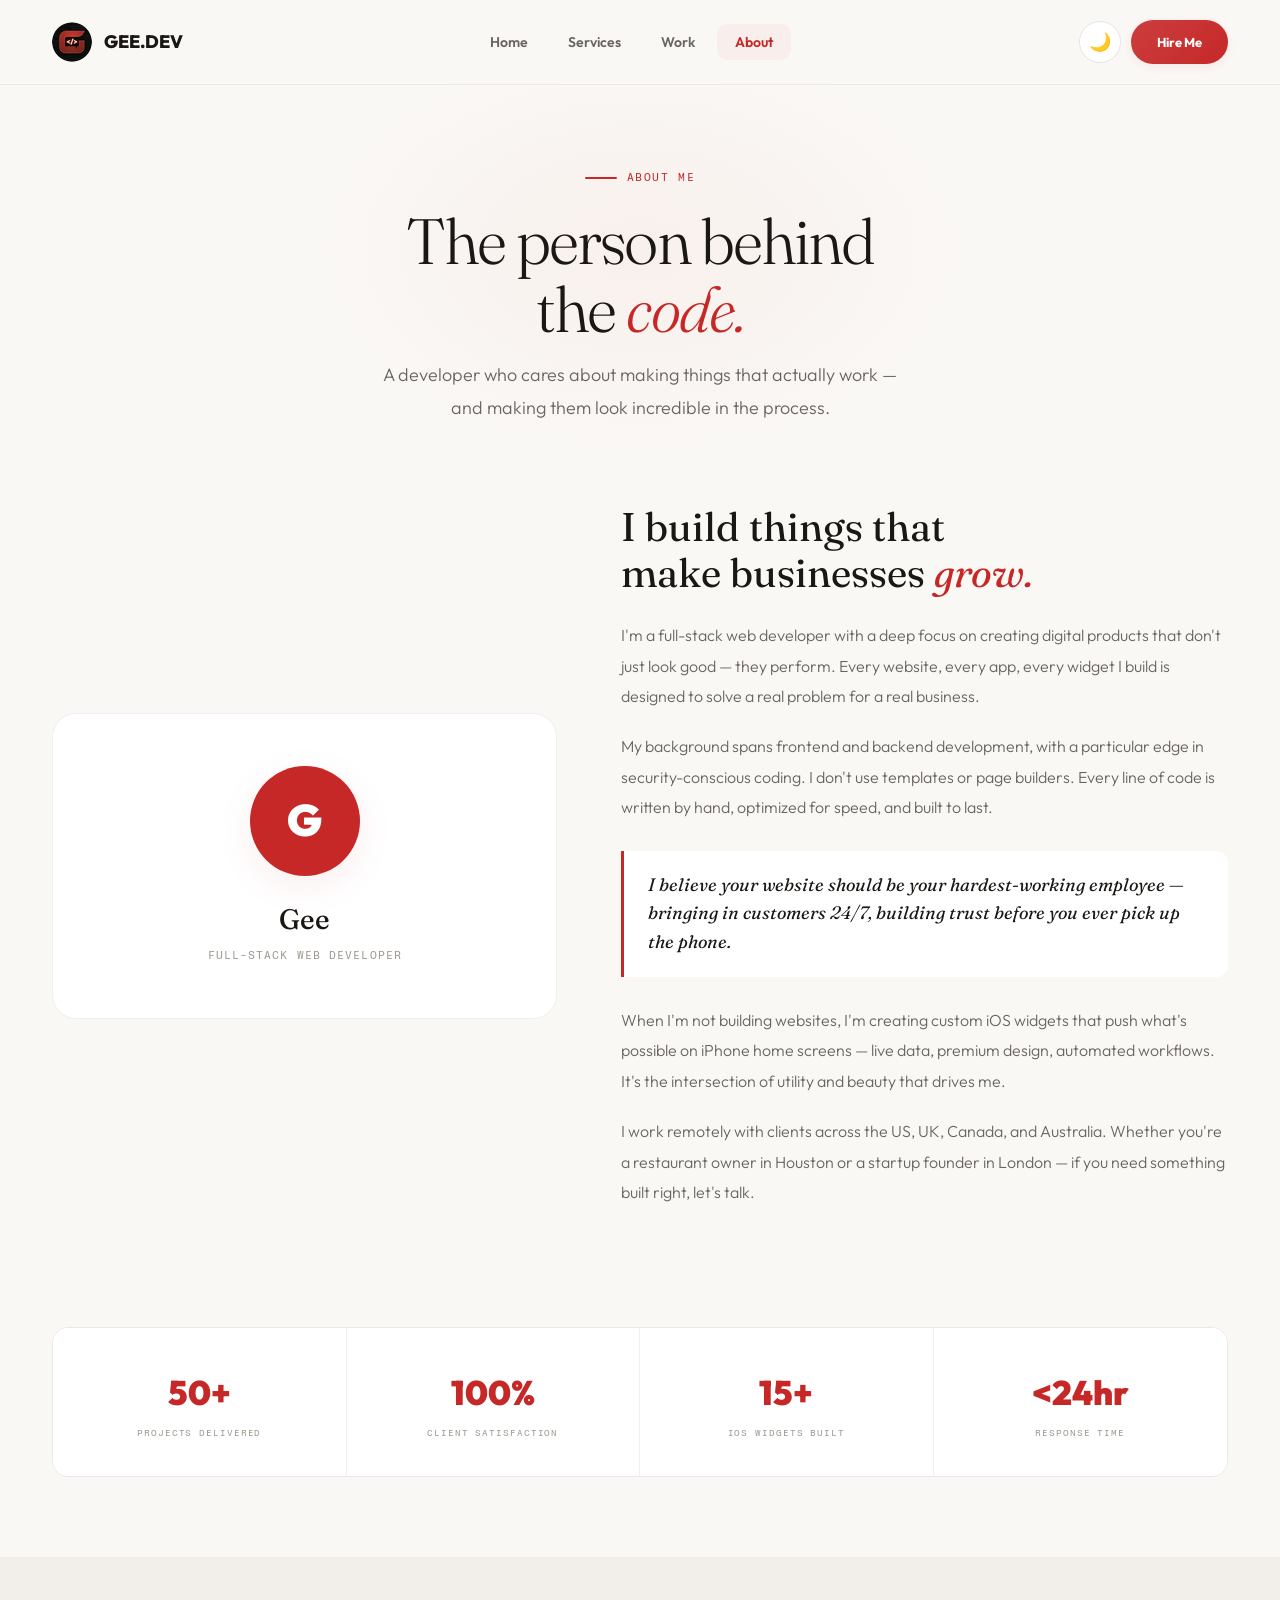
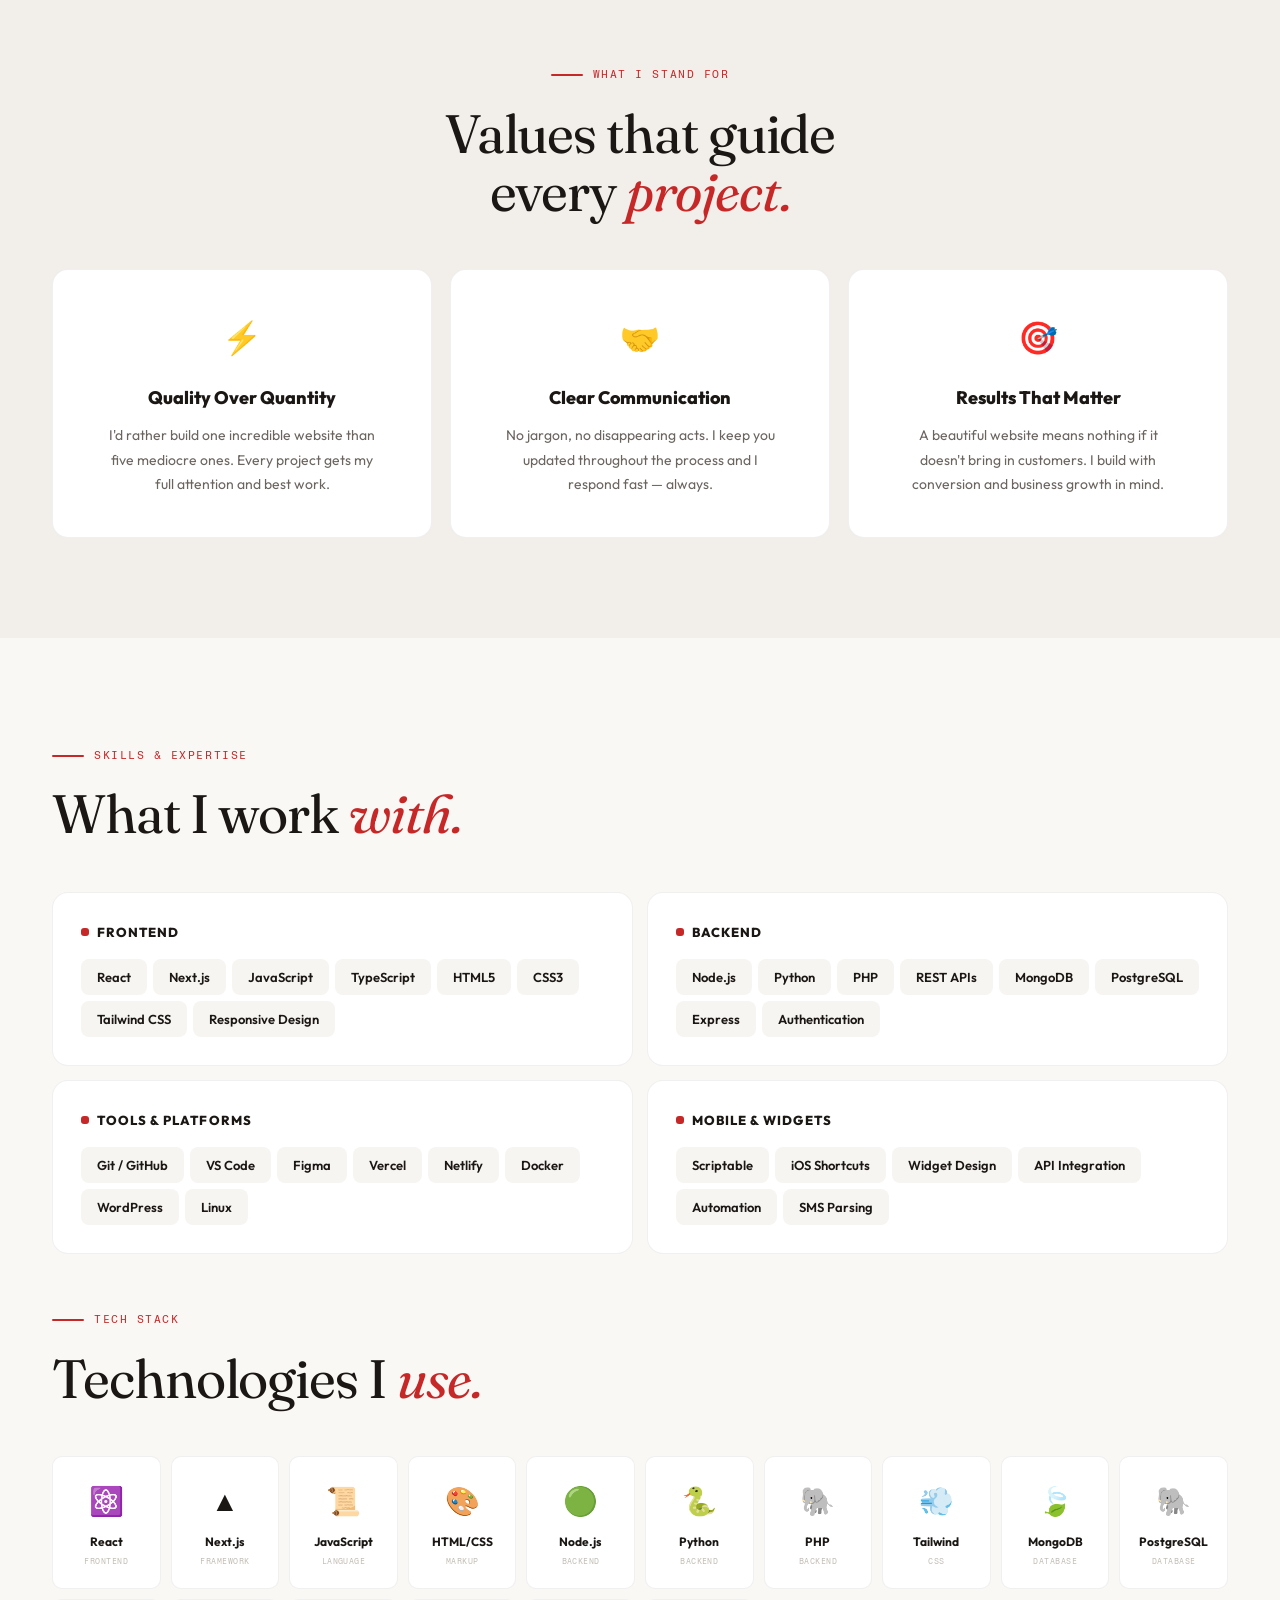
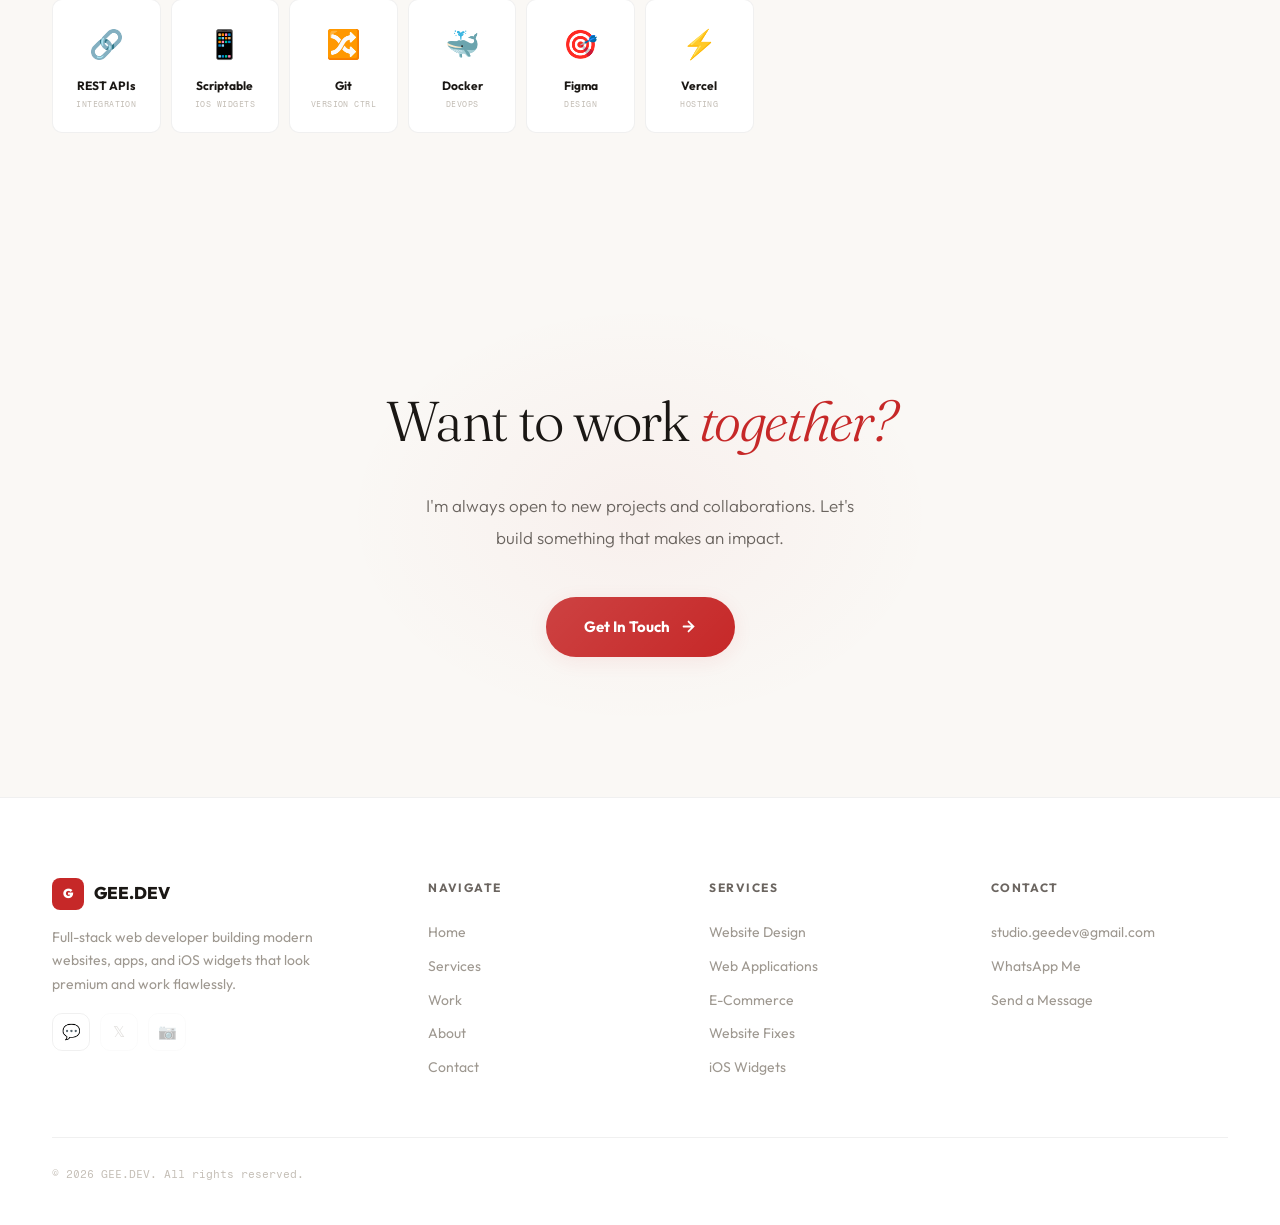
==== about.html @ 81fd11f3 "nav-plus +" ====
<!DOCTYPE html>
<html lang="en">
<head>
<meta charset="UTF-8">
<meta name="viewport" content="width=device-width, initial-scale=1.0">
<title>About - GEE.DEV</title>
<link rel="preconnect" href="https://fonts.googleapis.com">
<link rel="preconnect" href="https://fonts.gstatic.com" crossorigin>
<link href="https://fonts.googleapis.com/css2?family=Fraunces:ital,opsz,wght@0,9..144,300;0,9..144,400;0,9..144,500;0,9..144,600;0,9..144,700;1,9..144,300;1,9..144,400;1,9..144,500&family=Outfit:wght@200;300;400;500;600;700;800;900&family=Fragment+Mono:wght@400&display=swap" rel="stylesheet">
<link rel="stylesheet" href="nav-plus.css">


<style>
*,*::before,*::after{margin:0;padding:0;box-sizing:border-box}
:root{
--bg:#faf8f5;--bg2:#f2eeea;--surface:#fff;--surface2:#f7f5f2;--surface3:#ede9e4;
--accent:#c62828;--accent2:#b71c1c;--accent-b:#e53935;
--accent-dim:rgba(198,40,40,.04);--accent-mid:rgba(198,40,40,.1);--accent-glow:rgba(198,40,40,.08);
--warm:#c4956a;--warm-dim:rgba(196,149,106,.06);--warm-mid:rgba(196,149,106,.12);
--mint:#2e7d32;--mint-dim:rgba(46,125,50,.05);
--amber:#ef6c00;--amber-dim:rgba(239,108,0,.05);
--text:#1a1714;--text2:#6b6560;--text3:#9e9890;--text4:#c4beb6;
--border:rgba(0,0,0,.06);--border2:rgba(0,0,0,.1);--border3:rgba(0,0,0,.15);--border-h:rgba(198,40,40,.18);
--shadow-sm:0 2px 8px rgba(0,0,0,.04);--shadow-md:0 8px 24px rgba(0,0,0,.06);--shadow-lg:0 20px 48px rgba(0,0,0,.08);
--nav-bg:rgba(250,248,245,.92);
--fd:'Fraunces',serif;--fb:'Outfit',sans-serif;--fm:'Fragment Mono',monospace;
--r:16px;--rx:24px;--ease:cubic-bezier(.23,1,.32,1);
}
[data-theme="dark"]{
--bg:#0e0d10;--bg2:#141318;--surface:#18171e;--surface2:#1e1d26;--surface3:#26252e;
--accent:#ef5350;--accent2:#e53935;--accent-b:#ff6b6b;
--accent-dim:rgba(239,83,80,.05);--accent-mid:rgba(239,83,80,.12);--accent-glow:rgba(239,83,80,.1);
--text:#e8e4e0;--text2:#8a8680;--text3:#5a5650;--text4:#3a3630;
--border:rgba(255,255,255,.05);--border2:rgba(255,255,255,.08);--border3:rgba(255,255,255,.12);--border-h:rgba(239,83,80,.2);
--shadow-sm:0 2px 8px rgba(0,0,0,.15);--shadow-md:0 8px 24px rgba(0,0,0,.2);--shadow-lg:0 20px 48px rgba(0,0,0,.25);
--nav-bg:rgba(14,13,16,.92);
}
html{scroll-behavior:smooth}body{background:var(--bg);color:var(--text);font-family:var(--fb);font-size:16px;line-height:1.7;overflow-x:hidden;-webkit-font-smoothing:antialiased;transition:background .5s,color .4s}::selection{background:var(--accent);color:#fff}a{color:inherit;text-decoration:none}.container{max-width:1280px;margin:0 auto;padding:0 52px}
.nav{position:fixed;top:0;left:0;right:0;z-index:1000;padding:20px 0;background:var(--nav-bg);backdrop-filter:blur(24px);-webkit-backdrop-filter:blur(24px);border-bottom:1px solid var(--border);transition:padding .4s,box-shadow .3s}.nav.scrolled{padding:12px 0;box-shadow:var(--shadow-sm)}.nav-inner{max-width:1280px;margin:0 auto;padding:0 52px;display:flex;align-items:center;justify-content:space-between}.nav-logo{display:flex;align-items:center;gap:12px}.nav-logo-icon{width:40px;height:40px;border-radius:10px;background:var(--accent);display:flex;align-items:center;justify-content:center;font-weight:900;font-size:17px;color:#fff;box-shadow:0 4px 16px var(--accent-glow);transition:transform .4s;position:relative;overflow:hidden}.nav-logo-icon::after{content:'';position:absolute;inset:0;background:linear-gradient(135deg,rgba(255,255,255,.15),transparent)}.nav-logo:hover .nav-logo-icon{transform:rotate(-6deg) scale(1.08)}.nav-logo-text{font-weight:800;font-size:18px}.nav-links{display:flex;gap:4px;list-style:none}.nav-links a{font-size:14px;font-weight:600;color:var(--text2);padding:9px 18px;border-radius:10px;transition:all .3s}.nav-links a:hover{color:var(--text);background:var(--accent-dim)}.nav-links a.active{color:var(--accent);background:var(--accent-dim)}.nav-right{display:flex;align-items:center;gap:10px}.nav-hire{padding:11px 26px;background:var(--accent);color:#fff;border-radius:100px;font-weight:700;font-size:13px;transition:all .4s;box-shadow:0 3px 12px var(--accent-glow);position:relative;overflow:hidden}.nav-hire::before{content:'';position:absolute;inset:0;background:linear-gradient(135deg,rgba(255,255,255,.1),transparent)}.nav-hire:hover{background:var(--accent2);transform:translateY(-1px)}.theme-btn{width:42px;height:42px;border-radius:50%;border:1px solid var(--border2);background:var(--surface);display:flex;align-items:center;justify-content:center;cursor:pointer;transition:all .3s;font-size:18px}.theme-btn:hover{border-color:var(--accent-mid);transform:scale(1.08)}.hamburger{display:none;width:42px;height:42px;border-radius:10px;border:1px solid var(--border2);background:var(--surface);align-items:center;justify-content:center;cursor:pointer;flex-direction:column;gap:5px;padding:12px}.hamburger span{display:block;width:100%;height:2px;background:var(--text);border-radius:2px}

/* PAGE */
.page-hero{padding:160px 0 80px;text-align:center;position:relative}
.page-hero::before{content:'';position:absolute;top:0;left:50%;transform:translateX(-50%);width:800px;height:500px;background:radial-gradient(ellipse,var(--accent-dim),transparent 60%);pointer-events:none}
.ph-tag{display:inline-flex;align-items:center;gap:10px;font-family:var(--fm);font-size:11px;color:var(--accent);letter-spacing:.14em;text-transform:uppercase;margin-bottom:20px;position:relative}.ph-tag::before{content:'';width:32px;height:2px;background:var(--accent);border-radius:2px}
.ph-title{font-family:var(--fd);font-size:clamp(40px,5.5vw,64px);font-weight:300;line-height:1.05;letter-spacing:-.03em;margin-bottom:16px;position:relative}.ph-title em{font-style:italic;color:var(--accent)}
.ph-sub{font-size:18px;color:var(--text2);max-width:520px;margin:0 auto;line-height:1.85;font-weight:300;position:relative}

/* STORY */
.story-grid{display:grid;grid-template-columns:1fr 1.2fr;gap:64px;align-items:center}
.story-visual{background:var(--surface);border:1px solid var(--border);border-radius:var(--rx);padding:52px;text-align:center;transition:all .4s}
.story-avatar{width:110px;height:110px;border-radius:50%;background:var(--accent);display:flex;align-items:center;justify-content:center;font-size:44px;font-weight:900;color:#fff;margin:0 auto 20px;box-shadow:0 10px 36px var(--accent-glow)}
.story-name{font-family:var(--fd);font-size:28px;font-weight:500;margin-bottom:4px}
.story-role{font-family:var(--fm);font-size:11px;color:var(--text3);letter-spacing:.1em;text-transform:uppercase}
.story-content h2{font-family:var(--fd);font-size:clamp(28px,3.5vw,40px);font-weight:400;line-height:1.15;margin-bottom:24px}
.story-content h2 em{font-style:italic;color:var(--accent)}
.story-text{font-size:16px;color:var(--text2);line-height:1.9;margin-bottom:20px;font-weight:300}
.story-hl{background:var(--surface);border-left:3px solid var(--accent);padding:20px 24px;border-radius:0 12px 12px 0;margin:28px 0;font-family:var(--fd);font-size:18px;font-style:italic;line-height:1.6;transition:background .4s}

/* STATS */
.stats-grid{display:grid;grid-template-columns:repeat(4,1fr);gap:0;border-radius:var(--r);overflow:hidden;border:1px solid var(--border);transition:border-color .4s}
.stat{padding:36px 20px;background:var(--surface);text-align:center;border-right:1px solid var(--border);transition:all .4s}.stat:last-child{border-right:none}.stat:hover{background:var(--surface2)}
.stat-val{font-size:34px;font-weight:900;color:var(--accent);margin-bottom:3px}
.stat-lbl{font-family:var(--fm);font-size:9px;color:var(--text3);letter-spacing:.1em;text-transform:uppercase}

/* VALUES */
.values-grid{display:grid;grid-template-columns:repeat(3,1fr);gap:18px}
.val-card{background:var(--surface);border:1px solid var(--border);border-radius:var(--r);padding:40px 30px;text-align:center;transition:all .5s var(--ease)}
.val-card:hover{border-color:var(--border-h);transform:translateY(-4px);box-shadow:var(--shadow-lg)}
.val-icon{font-size:32px;margin-bottom:18px}
.val-title{font-weight:800;font-size:18px;margin-bottom:10px}
.val-desc{font-size:14px;color:var(--text2);line-height:1.75;max-width:270px;margin:0 auto}

/* SKILLS */
.sh-tag{display:inline-flex;align-items:center;gap:10px;font-family:var(--fm);font-size:11px;color:var(--accent);letter-spacing:.14em;text-transform:uppercase;margin-bottom:20px}.sh-tag::before{content:'';width:32px;height:2px;background:var(--accent);border-radius:2px}
.sh-title{font-family:var(--fd);font-size:clamp(34px,4.5vw,54px);font-weight:400;line-height:1.08;letter-spacing:-.02em;margin-bottom:16px}.sh-title em{font-style:italic;color:var(--accent)}
.skills-grid{display:grid;grid-template-columns:1fr 1fr;gap:14px}
.skill-box{background:var(--surface);border:1px solid var(--border);border-radius:var(--r);padding:28px;transition:all .4s}
.skill-box:hover{border-color:var(--border2)}
.skill-box-title{font-weight:800;font-size:13px;text-transform:uppercase;letter-spacing:.08em;margin-bottom:16px;display:flex;align-items:center;gap:8px}
.skill-box-title::before{content:'';width:8px;height:8px;border-radius:3px;background:var(--accent)}
.skill-items{display:flex;flex-wrap:wrap;gap:6px}
.skill-item{padding:7px 16px;border-radius:8px;background:var(--surface2);font-size:13px;font-weight:600;transition:all .3s}.skill-item:hover{background:var(--accent-dim);color:var(--accent)}
.stack-grid{display:grid;grid-template-columns:repeat(auto-fill,minmax(108px,1fr));gap:10px}
.stack-item{background:var(--surface);border:1px solid var(--border);border-radius:10px;padding:20px 12px;text-align:center;transition:all .4s var(--ease)}.stack-item:hover{border-color:var(--border-h);transform:translateY(-3px);background:var(--accent-dim);box-shadow:var(--shadow-md)}
.stack-icon{font-size:28px;margin-bottom:8px;display:block;transition:transform .3s}.stack-item:hover .stack-icon{transform:scale(1.15)}
.stack-name{font-size:12px;font-weight:700}.stack-sub{font-family:var(--fm);font-size:8px;color:var(--text4);margin-top:2px;text-transform:uppercase;letter-spacing:.06em}

/* CTA */
.btn-p{display:inline-flex;align-items:center;gap:10px;padding:17px 38px;background:var(--accent);color:#fff;border-radius:100px;font-weight:700;font-size:15px;transition:all .4s;box-shadow:0 4px 20px var(--accent-glow);border:none;cursor:pointer;font-family:var(--fb);position:relative;overflow:hidden}.btn-p::before{content:'';position:absolute;inset:0;background:linear-gradient(135deg,rgba(255,255,255,.12),transparent)}.btn-p:hover{background:var(--accent2);transform:translateY(-2px)}.btn-p svg{width:17px;height:17px}

/* FOOTER */
.footer{padding:80px 0 40px;border-top:1px solid var(--border);background:var(--surface);transition:all .4s}.footer-grid{display:grid;grid-template-columns:1.4fr 1fr 1fr 1fr;gap:44px;margin-bottom:52px}.footer-brand{display:flex;align-items:center;gap:10px;margin-bottom:16px}.footer-brand-icon{width:32px;height:32px;border-radius:8px;background:var(--accent);display:flex;align-items:center;justify-content:center;font-weight:900;font-size:13px;color:#fff}.footer-brand-text{font-weight:800;font-size:17px}.footer-desc{font-size:14px;color:var(--text3);line-height:1.7;max-width:280px;margin-bottom:16px}.footer-social{display:flex;gap:10px}.footer-social a{width:38px;height:38px;border-radius:10px;border:1px solid var(--border);display:flex;align-items:center;justify-content:center;font-size:15px;color:var(--text3);transition:all .3s}.footer-social a:hover{background:var(--accent-dim);border-color:var(--accent-mid);color:var(--accent)}.footer-social a.off{pointer-events:none;opacity:.3}.footer-title{font-size:12px;font-weight:700;letter-spacing:.12em;text-transform:uppercase;color:var(--text2);margin-bottom:18px}.footer-link{display:block;font-size:14px;color:var(--text3);padding:5px 0;transition:color .3s}.footer-link:hover{color:var(--accent)}.footer-bottom{display:flex;justify-content:space-between;align-items:center;padding-top:28px;border-top:1px solid var(--border)}.footer-copy{font-family:var(--fm);font-size:11px;color:var(--text4)}

@media(max-width:1100px){.container{padding:0 36px}.nav-inner{padding:0 36px}.story-grid{grid-template-columns:1fr;gap:40px}.story-visual{max-width:340px;margin:0 auto}.skills-grid{grid-template-columns:1fr}.stats-grid{grid-template-columns:1fr 1fr}.stat:nth-child(2){border-right:none}.stat:nth-child(1),.stat:nth-child(2){border-bottom:1px solid var(--border)}.footer-grid{grid-template-columns:1fr 1fr}}
@media(max-width:768px){.container{padding:0 20px}.nav-inner{padding:0 20px}.nav-links,.nav-hire{display:none}.hamburger{display:flex}.page-hero{padding:130px 0 60px}.values-grid{grid-template-columns:1fr}.stats-grid{grid-template-columns:1fr}.stat{border-right:none;border-bottom:1px solid var(--border)}.stat:last-child{border-bottom:none}.stack-grid{grid-template-columns:repeat(3,1fr)}.footer-grid{grid-template-columns:1fr}.footer-bottom{flex-direction:column;gap:14px;text-align:center}}
</style>
</head>
<body>

<nav class="nav" id="nav"><div class="nav-inner">
<a href="index.html" class="nav-logo"><div class="nav-logo-icon">G</div><span class="nav-logo-text">GEE.DEV</span></a>
<ul class="nav-links"><li><a href="index.html">Home</a></li><li><a href="services.html">Services</a></li><li><a href="work.html">Work</a></li><li><a href="about.html" class="active">About</a></li></ul>
<div class="nav-right"><button class="theme-btn" id="themeBtn" title="Toggle theme"><span class="theme-icon">🌙</span></button><a href="contact.html" class="nav-hire">Hire Me</a><button class="hamburger" id="burger"><span></span><span></span><span></span></button></div>
</div></nav>

<section class="page-hero"><div class="container">
<div class="ph-tag" style="justify-content:center">About Me</div>
<h1 class="ph-title">The person behind<br>the <em>code.</em></h1>
<p class="ph-sub">A developer who cares about making things that actually work — and making them look incredible in the process.</p>
</div></section>

<section style="padding:0 0 100px"><div class="container"><div class="story-grid">
<div class="story-visual"><div class="story-avatar">G</div><div class="story-name">Gee</div><div class="story-role">Full-Stack Web Developer</div></div>
<div class="story-content">
<h2>I build things that<br>make businesses <em>grow.</em></h2>
<p class="story-text">I'm a full-stack web developer with a deep focus on creating digital products that don't just look good — they perform. Every website, every app, every widget I build is designed to solve a real problem for a real business.</p>
<p class="story-text">My background spans frontend and backend development, with a particular edge in security-conscious coding. I don't use templates or page builders. Every line of code is written by hand, optimized for speed, and built to last.</p>
<div class="story-hl">I believe your website should be your hardest-working employee — bringing in customers 24/7, building trust before you ever pick up the phone.</div>
<p class="story-text">When I'm not building websites, I'm creating custom iOS widgets that push what's possible on iPhone home screens — live data, premium design, automated workflows. It's the intersection of utility and beauty that drives me.</p>
<p class="story-text">I work remotely with clients across the US, UK, Canada, and Australia. Whether you're a restaurant owner in Houston or a startup founder in London — if you need something built right, let's talk.</p>
</div>
</div></div></section>

<section style="padding:0 0 80px"><div class="container"><div class="stats-grid">
<div class="stat"><div class="stat-val">50+</div><div class="stat-lbl">Projects Delivered</div></div>
<div class="stat"><div class="stat-val">100%</div><div class="stat-lbl">Client Satisfaction</div></div>
<div class="stat"><div class="stat-val">15+</div><div class="stat-lbl">iOS Widgets Built</div></div>
<div class="stat"><div class="stat-val">&lt;24hr</div><div class="stat-lbl">Response Time</div></div>
</div></div></section>

<section style="padding:100px 0;background:var(--bg2);transition:background .4s"><div class="container">
<div style="text-align:center;margin-bottom:48px"><div class="sh-tag" style="justify-content:center">What I Stand For</div><h2 class="sh-title" style="margin:0 auto">Values that guide<br>every <em>project.</em></h2></div>
<div class="values-grid">
<div class="val-card"><div class="val-icon">⚡</div><h3 class="val-title">Quality Over Quantity</h3><p class="val-desc">I'd rather build one incredible website than five mediocre ones. Every project gets my full attention and best work.</p></div>
<div class="val-card"><div class="val-icon">🤝</div><h3 class="val-title">Clear Communication</h3><p class="val-desc">No jargon, no disappearing acts. I keep you updated throughout the process and I respond fast — always.</p></div>
<div class="val-card"><div class="val-icon">🎯</div><h3 class="val-title">Results That Matter</h3><p class="val-desc">A beautiful website means nothing if it doesn't bring in customers. I build with conversion and business growth in mind.</p></div>
</div>
</div></section>

<section style="padding:100px 0"><div class="container">
<div style="margin-bottom:48px"><div class="sh-tag">Skills & Expertise</div><h2 class="sh-title">What I work <em>with.</em></h2></div>
<div class="skills-grid" style="margin-bottom:48px">
<div class="skill-box"><div class="skill-box-title">Frontend</div><div class="skill-items"><span class="skill-item">React</span><span class="skill-item">Next.js</span><span class="skill-item">JavaScript</span><span class="skill-item">TypeScript</span><span class="skill-item">HTML5</span><span class="skill-item">CSS3</span><span class="skill-item">Tailwind CSS</span><span class="skill-item">Responsive Design</span></div></div>
<div class="skill-box"><div class="skill-box-title">Backend</div><div class="skill-items"><span class="skill-item">Node.js</span><span class="skill-item">Python</span><span class="skill-item">PHP</span><span class="skill-item">REST APIs</span><span class="skill-item">MongoDB</span><span class="skill-item">PostgreSQL</span><span class="skill-item">Express</span><span class="skill-item">Authentication</span></div></div>
<div class="skill-box"><div class="skill-box-title">Tools & Platforms</div><div class="skill-items"><span class="skill-item">Git / GitHub</span><span class="skill-item">VS Code</span><span class="skill-item">Figma</span><span class="skill-item">Vercel</span><span class="skill-item">Netlify</span><span class="skill-item">Docker</span><span class="skill-item">WordPress</span><span class="skill-item">Linux</span></div></div>
<div class="skill-box"><div class="skill-box-title">Mobile & Widgets</div><div class="skill-items"><span class="skill-item">Scriptable</span><span class="skill-item">iOS Shortcuts</span><span class="skill-item">Widget Design</span><span class="skill-item">API Integration</span><span class="skill-item">Automation</span><span class="skill-item">SMS Parsing</span></div></div>
</div>

<div style="margin-bottom:48px"><div class="sh-tag">Tech Stack</div><h2 class="sh-title">Technologies I <em>use.</em></h2></div>
<div class="stack-grid">
<div class="stack-item"><span class="stack-icon">⚛️</span><div class="stack-name">React</div><div class="stack-sub">Frontend</div></div>
<div class="stack-item"><span class="stack-icon">▲</span><div class="stack-name">Next.js</div><div class="stack-sub">Framework</div></div>
<div class="stack-item"><span class="stack-icon">📜</span><div class="stack-name">JavaScript</div><div class="stack-sub">Language</div></div>
<div class="stack-item"><span class="stack-icon">🎨</span><div class="stack-name">HTML/CSS</div><div class="stack-sub">Markup</div></div>
<div class="stack-item"><span class="stack-icon">🟢</span><div class="stack-name">Node.js</div><div class="stack-sub">Backend</div></div>
<div class="stack-item"><span class="stack-icon">🐍</span><div class="stack-name">Python</div><div class="stack-sub">Backend</div></div>
<div class="stack-item"><span class="stack-icon">🐘</span><div class="stack-name">PHP</div><div class="stack-sub">Backend</div></div>
<div class="stack-item"><span class="stack-icon">💨</span><div class="stack-name">Tailwind</div><div class="stack-sub">CSS</div></div>
<div class="stack-item"><span class="stack-icon">🍃</span><div class="stack-name">MongoDB</div><div class="stack-sub">Database</div></div>
<div class="stack-item"><span class="stack-icon">🐘</span><div class="stack-name">PostgreSQL</div><div class="stack-sub">Database</div></div>
<div class="stack-item"><span class="stack-icon">🔗</span><div class="stack-name">REST APIs</div><div class="stack-sub">Integration</div></div>
<div class="stack-item"><span class="stack-icon">📱</span><div class="stack-name">Scriptable</div><div class="stack-sub">iOS Widgets</div></div>
<div class="stack-item"><span class="stack-icon">🔀</span><div class="stack-name">Git</div><div class="stack-sub">Version Ctrl</div></div>
<div class="stack-item"><span class="stack-icon">🐳</span><div class="stack-name">Docker</div><div class="stack-sub">DevOps</div></div>
<div class="stack-item"><span class="stack-icon">🎯</span><div class="stack-name">Figma</div><div class="stack-sub">Design</div></div>
<div class="stack-item"><span class="stack-icon">⚡</span><div class="stack-name">Vercel</div><div class="stack-sub">Hosting</div></div>
</div>
</div></section>

<section style="padding:140px 0;text-align:center;position:relative;overflow:hidden"><div style="position:absolute;top:50%;left:50%;transform:translate(-50%,-50%);width:700px;height:500px;background:radial-gradient(ellipse,var(--accent-dim),transparent 60%);pointer-events:none"></div><div class="container" style="position:relative">
<h2 style="font-family:var(--fd);font-size:clamp(38px,5vw,56px);font-weight:300;margin-bottom:22px;letter-spacing:-.03em">Want to work <em style="font-style:italic;color:var(--accent)">together?</em></h2>
<p style="font-size:17px;color:var(--text2);max-width:460px;margin:0 auto 44px;line-height:1.85;font-weight:300">I'm always open to new projects and collaborations. Let's build something that makes an impact.</p>
<a href="contact.html" class="btn-p"><span>Get In Touch</span> <svg viewBox="0 0 24 24" fill="none" stroke="currentColor" stroke-width="2.5" stroke-linecap="round"><path d="M5 12h14M12 5l7 7-7 7"/></svg></a>
</div></section>

<footer class="footer"><div class="container">
<div class="footer-grid">
<div><div class="footer-brand"><div class="footer-brand-icon">G</div><span class="footer-brand-text">GEE.DEV</span></div><p class="footer-desc">Full-stack web developer building modern websites, apps, and iOS widgets that look premium and work flawlessly.</p><div class="footer-social"><a href="https://wa.me/2348125211436" target="_blank">💬</a><a href="#" class="off">𝕏</a><a href="#" class="off">📷</a></div></div>
<div><div class="footer-title">Navigate</div><a href="index.html" class="footer-link">Home</a><a href="services.html" class="footer-link">Services</a><a href="work.html" class="footer-link">Work</a><a href="about.html" class="footer-link">About</a><a href="contact.html" class="footer-link">Contact</a></div>
<div><div class="footer-title">Services</div><a href="services.html" class="footer-link">Website Design</a><a href="services.html" class="footer-link">Web Applications</a><a href="services.html" class="footer-link">E-Commerce</a><a href="services.html" class="footer-link">Website Fixes</a><a href="services.html" class="footer-link">iOS Widgets</a></div>
<div><div class="footer-title">Contact</div><a href="mailto:studio.geedev@gmail.com" class="footer-link">studio.geedev@gmail.com</a><a href="https://wa.me/2348125211436" target="_blank" class="footer-link">WhatsApp Me</a><a href="contact.html" class="footer-link">Send a Message</a></div>
</div>
<div class="footer-bottom"><div class="footer-copy">© 2026 GEE.DEV. All rights reserved.</div></div>
</div></footer>

<script>
(function(){'use strict';
var n=document.getElementById('nav');
window.addEventListener('scroll',function(){n.classList.toggle('scrolled',window.scrollY>50)});
function getTheme(){return localStorage.getItem('geedev-theme')||'light'}
function applyTheme(t){
document.documentElement.setAttribute('data-theme',t);
localStorage.setItem('geedev-theme',t);
document.querySelectorAll('.theme-icon').forEach(function(el){el.textContent=t==='dark'?'☀️':'🌙'});
}
applyTheme(getTheme());
document.getElementById('themeBtn').addEventListener('click',function(){applyTheme(getTheme()==='dark'?'light':'dark')});
})();
</script>
<script src="menu.js"></script>
<script src="logo.js"></script>
<script src="nav-plus.js"></script>


</body>
</html>
---- nav-plus.css ----
/* NAV BASE */

.nav{
position:fixed;
top:0;
left:0;
right:0;
z-index:1000;

padding:28px 0;

background:transparent;
border-bottom:1px solid transparent;

transition:
padding .35s cubic-bezier(.4,0,.2,1),
background .35s cubic-bezier(.4,0,.2,1),
box-shadow .35s cubic-bezier(.4,0,.2,1),
border-color .35s,
transform .35s cubic-bezier(.4,0,.2,1);
}


/* NAV SCROLL STATE */

.nav.scrolled{
padding:14px 0;

background:var(--nav-bg);

backdrop-filter:blur(20px);
-webkit-backdrop-filter:blur(20px);

border-bottom:1px solid var(--border);

box-shadow:0 6px 24px rgba(0,0,0,.05);
}


/* AUTO HIDE */

.nav.hidden{
transform:translateY(-100%);
}


/* LINK HOVER */

.nav-links a{
position:relative;
padding-bottom:6px;
}

.nav-links a::after{
content:"";
position:absolute;
left:0;
bottom:0;

width:0;
height:2px;

background:var(--accent);

transition:width .35s ease;
}

.nav-links a:hover::after{
width:100%;
}


/* MOBILE MENU */

.mobile-menu{
opacity:0;
transform:translateY(-20px);
pointer-events:none;

transition:
opacity .35s ease,
transform .35s ease;
}

.mobile-menu.active{
opacity:1;
transform:translateY(0);
pointer-events:auto;
}
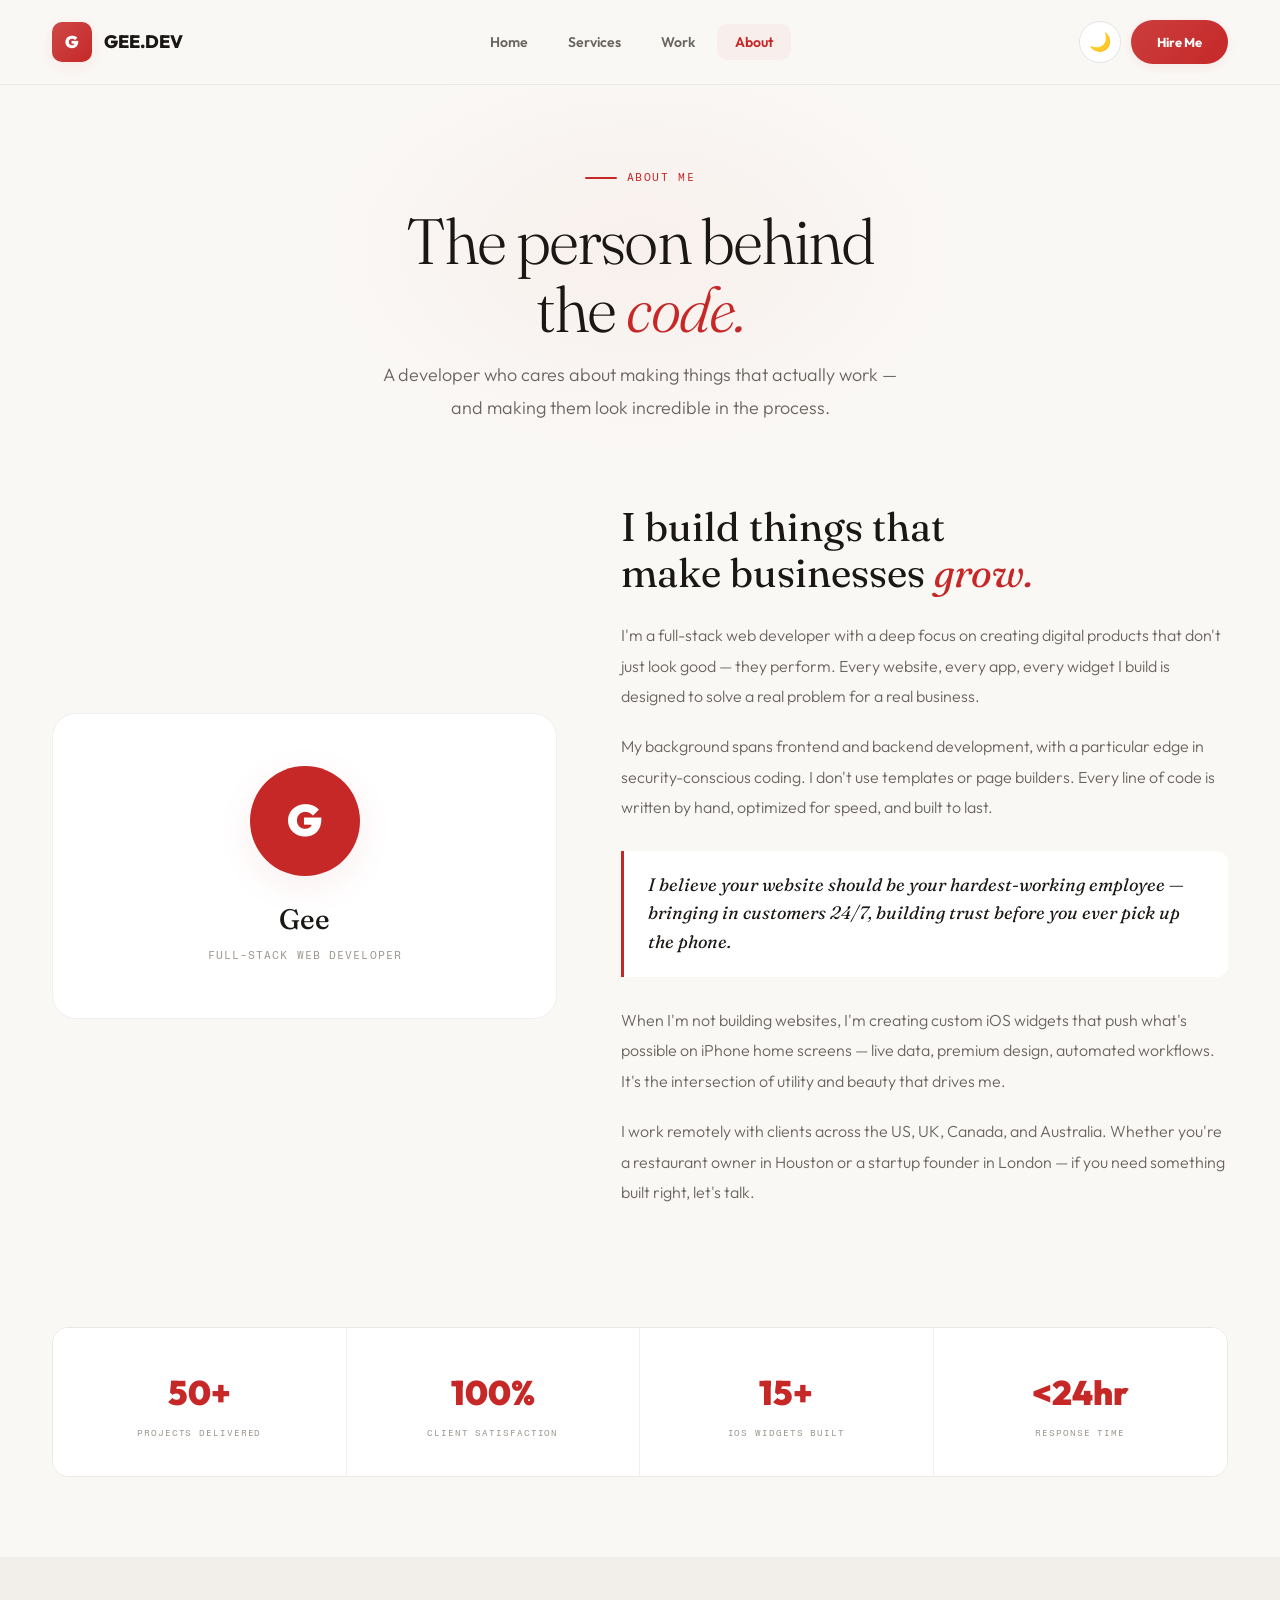
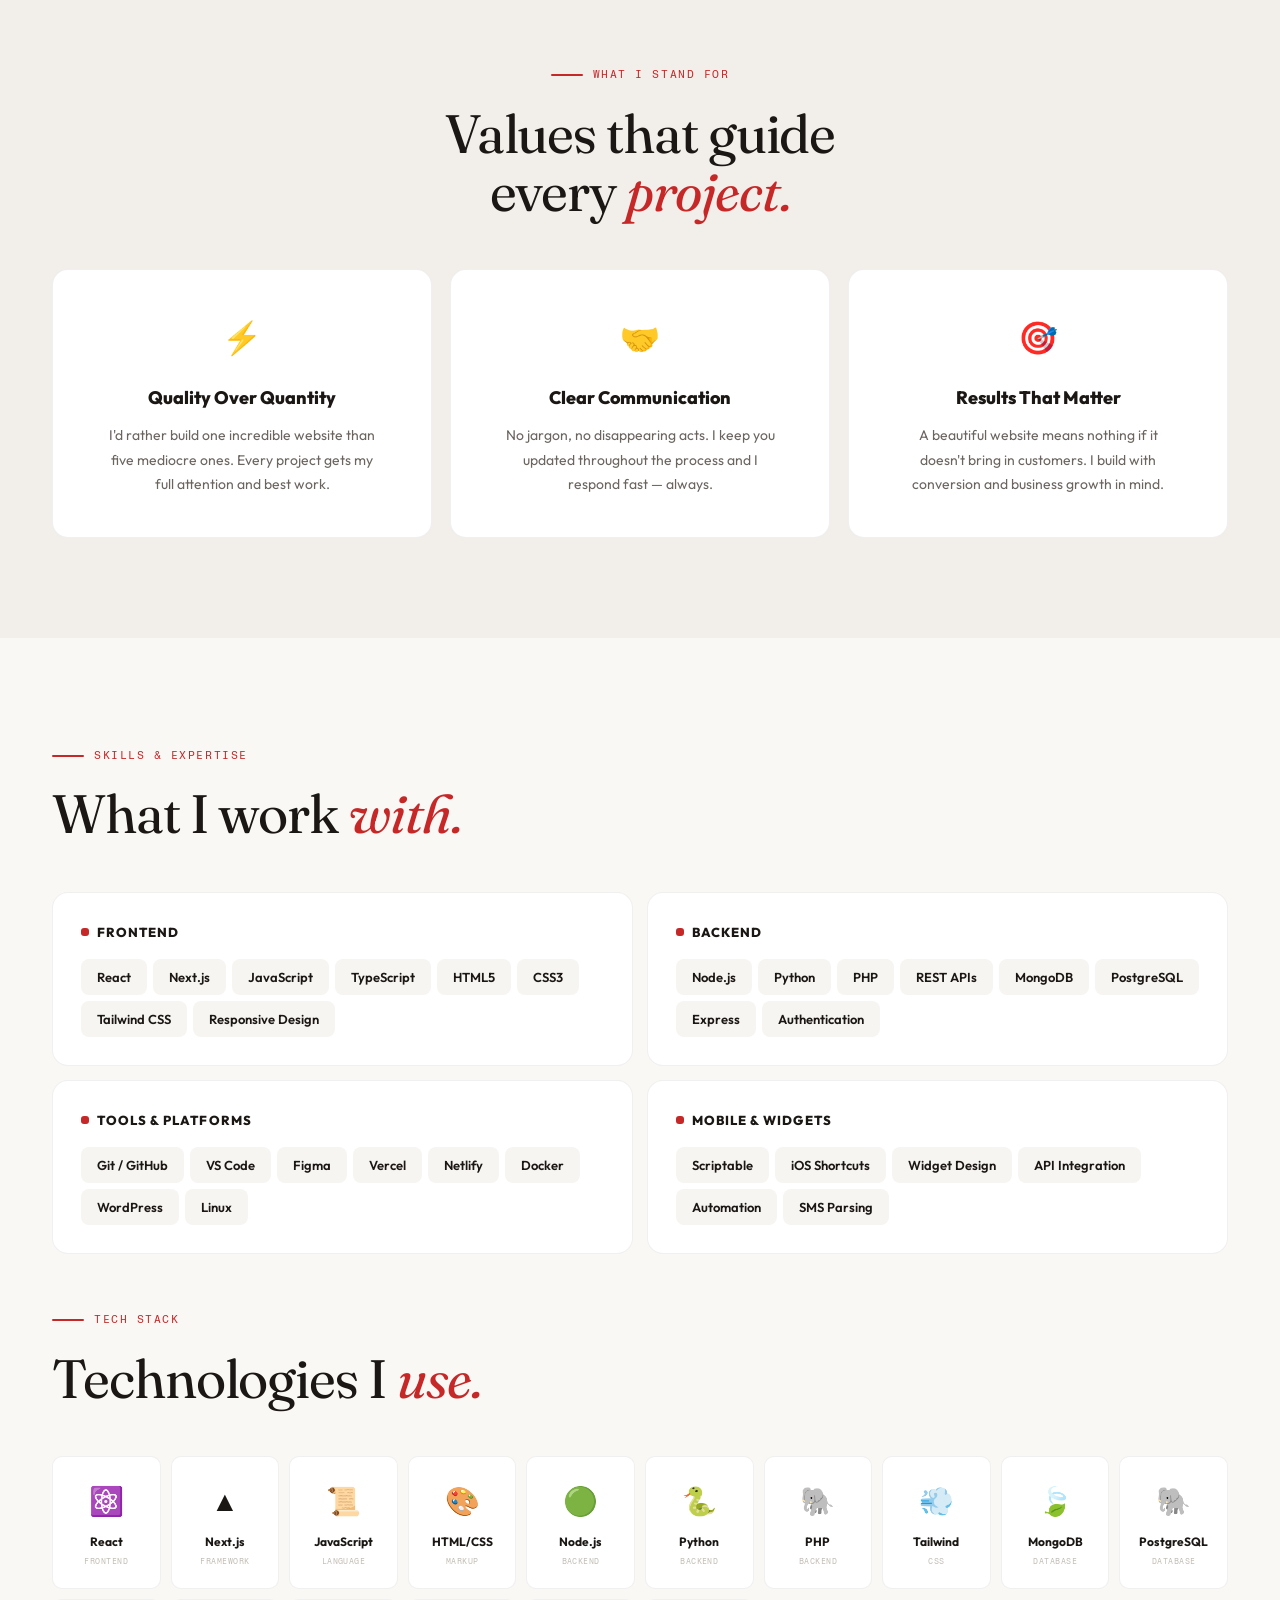
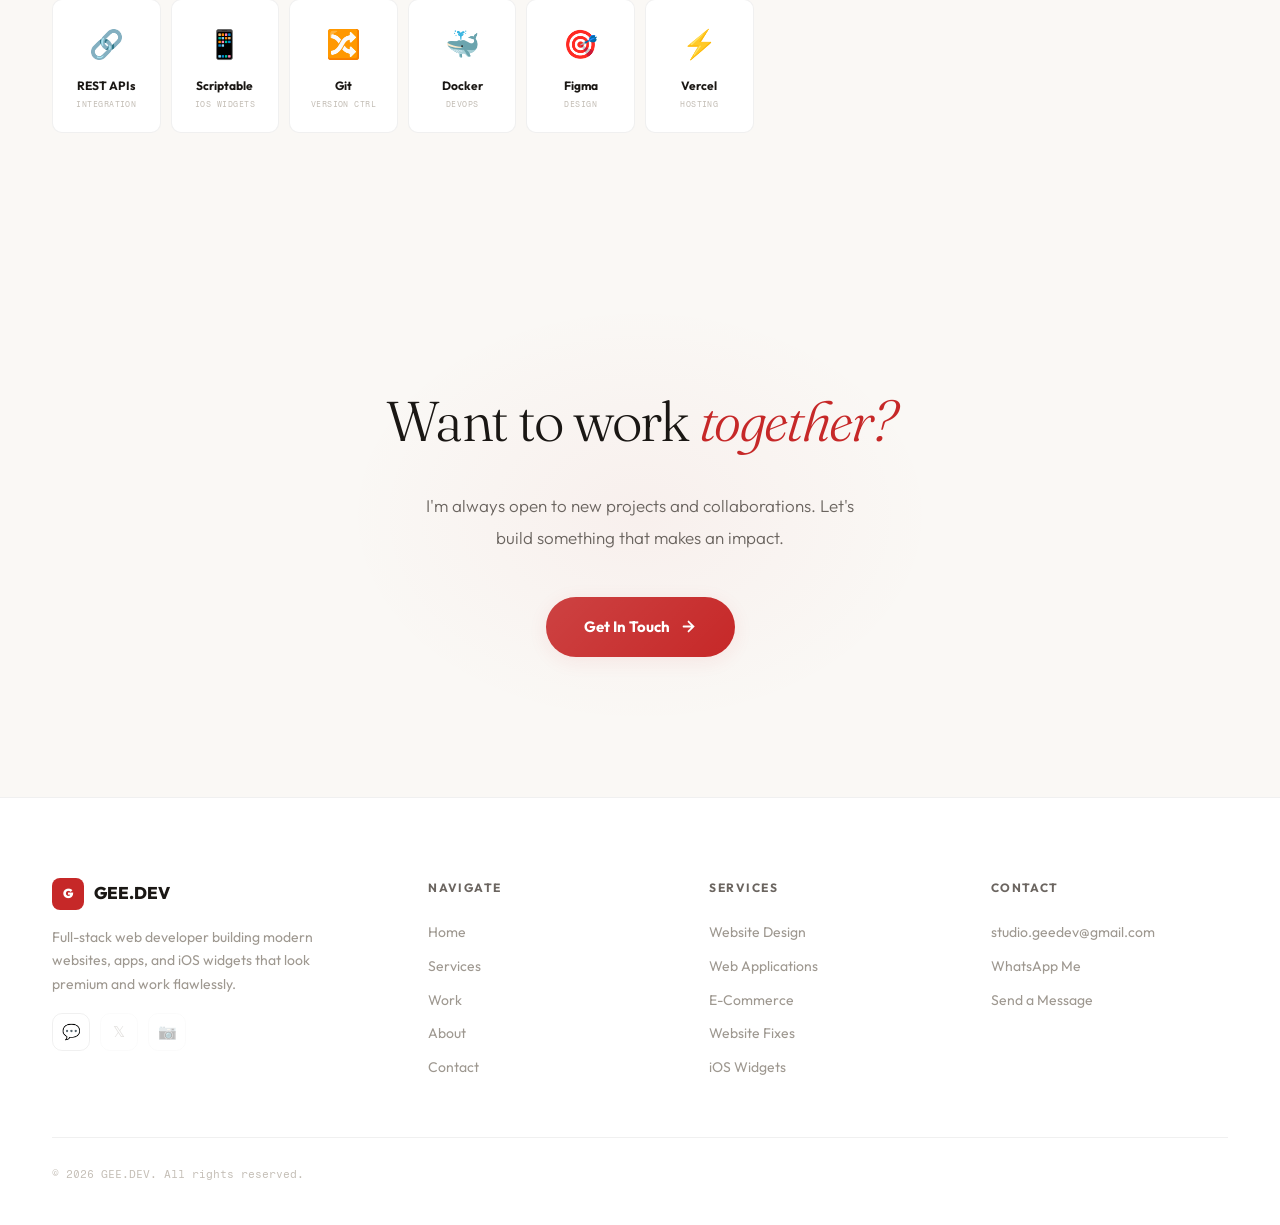
==== commit 5b07cf33: "Remove logo.js script reference from about.html" ====
--- a/about.html
+++ b/about.html
@@ -7,7 +7,7 @@
 <link rel="preconnect" href="https://fonts.googleapis.com">
 <link rel="preconnect" href="https://fonts.gstatic.com" crossorigin>
 <link href="https://fonts.googleapis.com/css2?family=Fraunces:ital,opsz,wght@0,9..144,300;0,9..144,400;0,9..144,500;0,9..144,600;0,9..144,700;1,9..144,300;1,9..144,400;1,9..144,500&family=Outfit:wght@200;300;400;500;600;700;800;900&family=Fragment+Mono:wght@400&display=swap" rel="stylesheet">
-<link rel="stylesheet" href="nav-plus.css">
+<link rel="stylesheet" href="">
 
 
 <style>
@@ -197,9 +197,9 @@
 document.getElementById('themeBtn').addEventListener('click',function(){applyTheme(getTheme()==='dark'?'light':'dark')});
 })();
 </script>
-<script src="menu.js"></script>
-<script src="logo.js"></script>
-<script src="nav-plus.js"></script>
+<script src=""></script>
+<script src=""></script>
+<script src=""></script>
 
 
 </body>
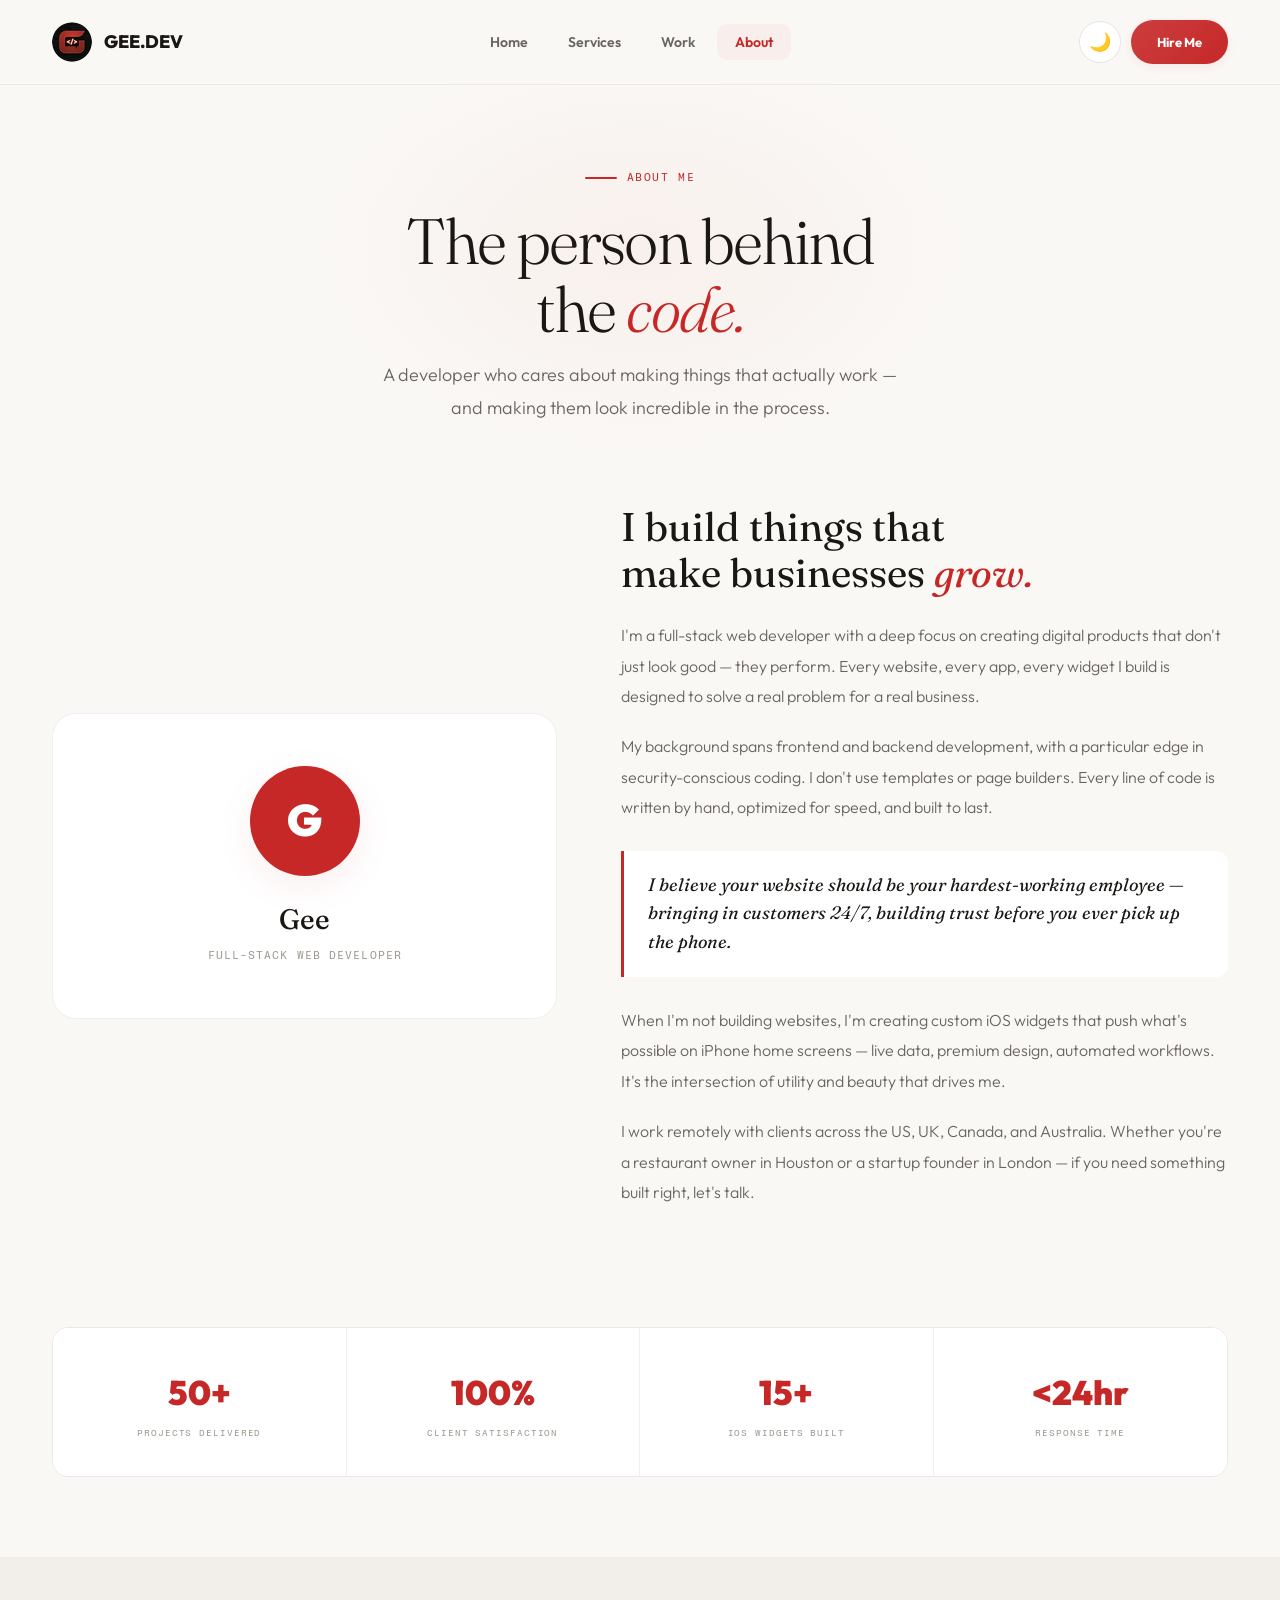
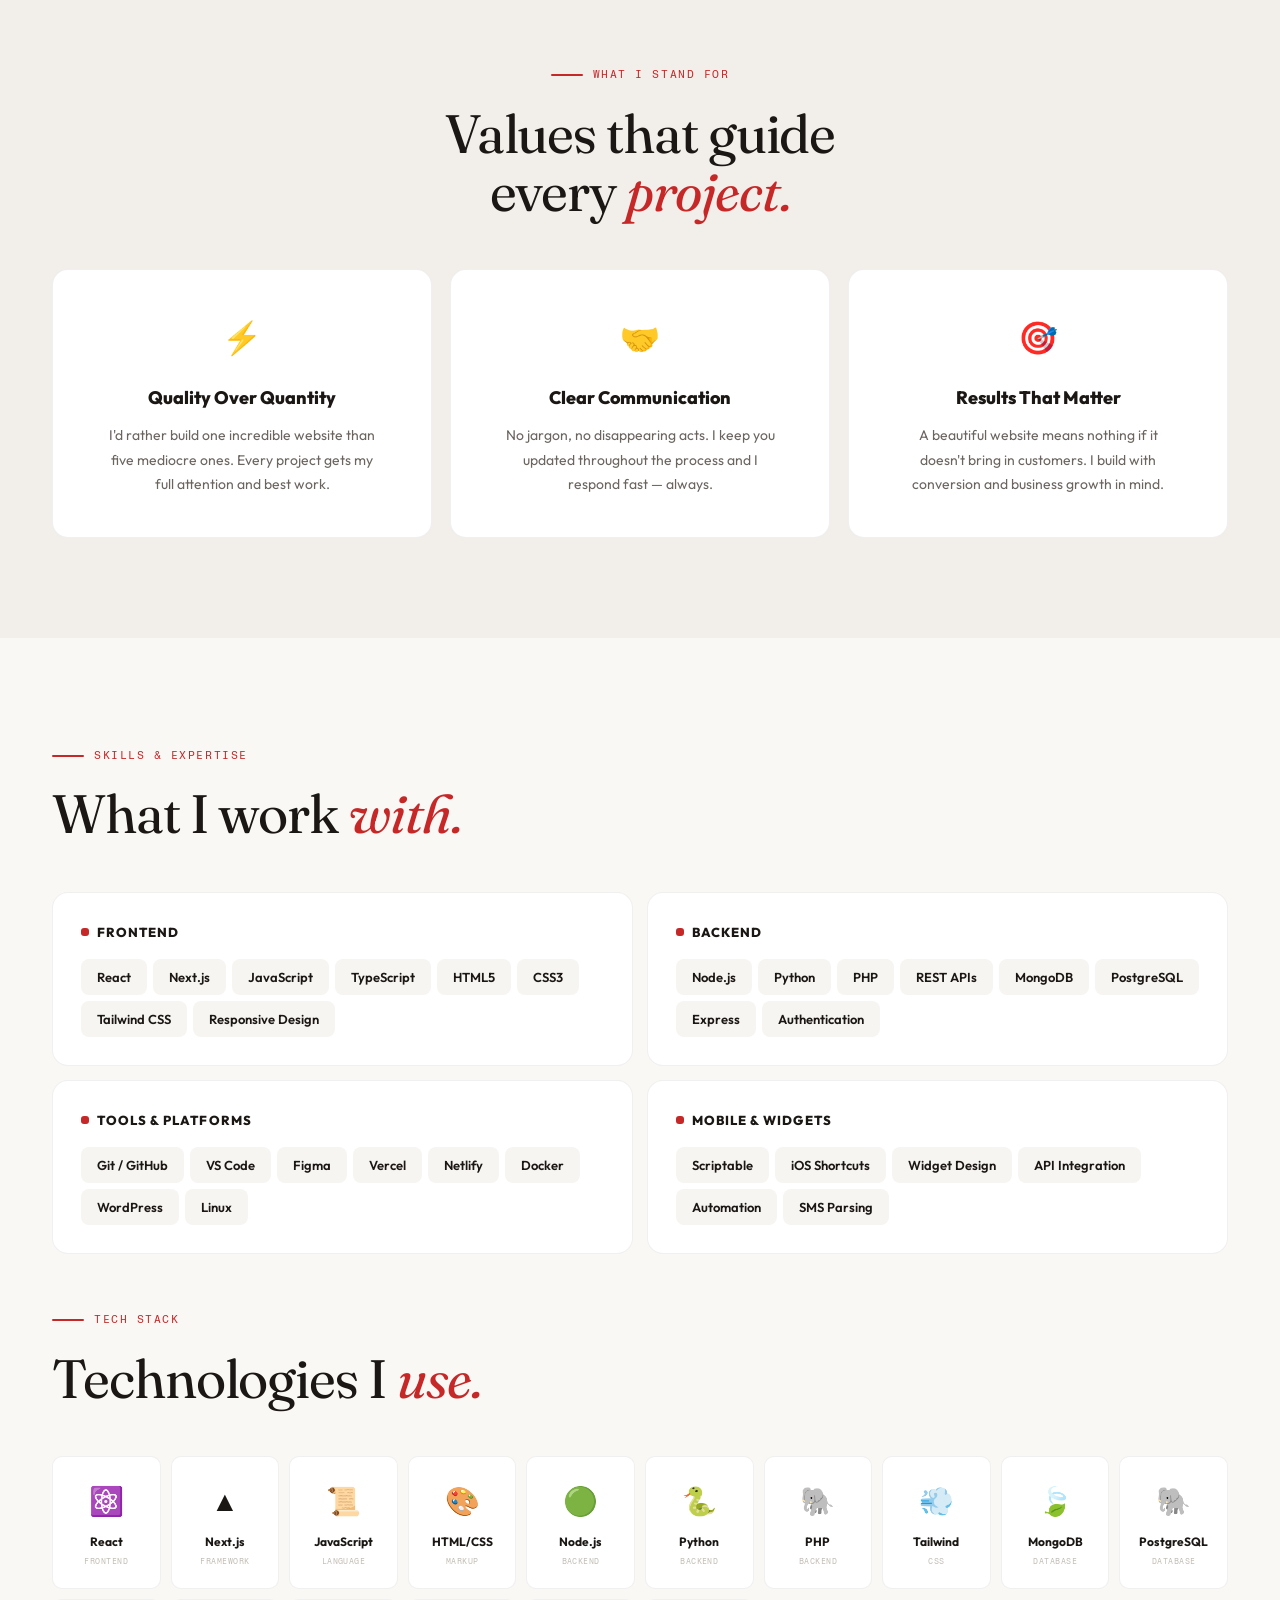
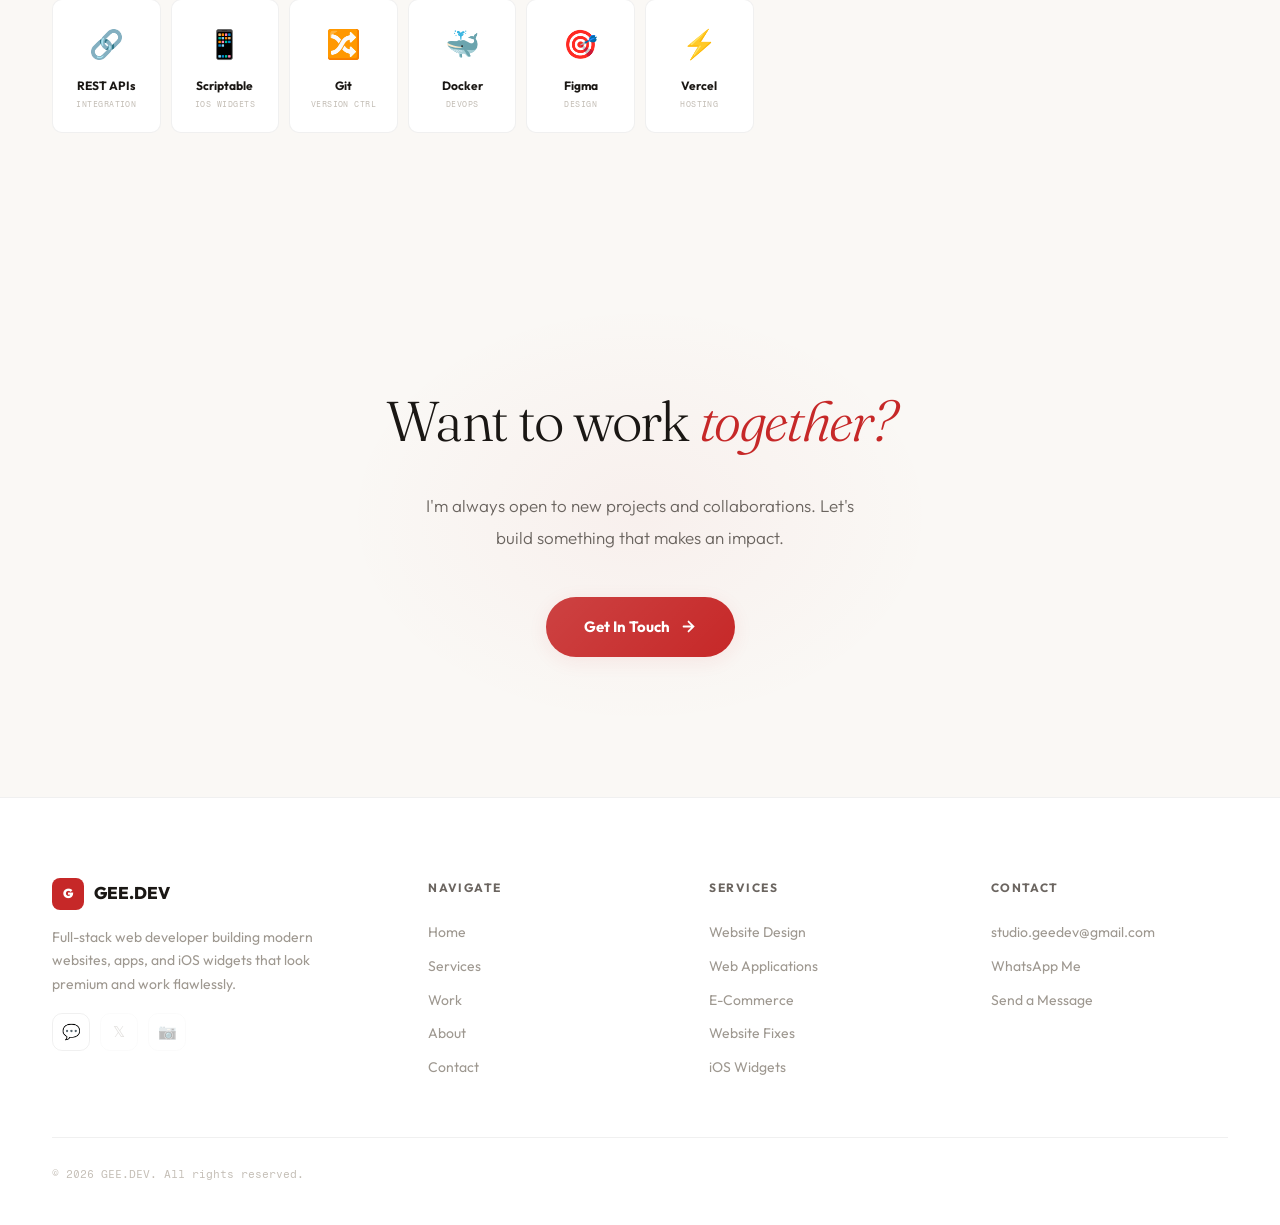
==== commit 74a9f72f: "Add stylesheet and scripts for navigation and logo" ====
--- a/about.html
+++ b/about.html
@@ -7,7 +7,7 @@
 <link rel="preconnect" href="https://fonts.googleapis.com">
 <link rel="preconnect" href="https://fonts.gstatic.com" crossorigin>
 <link href="https://fonts.googleapis.com/css2?family=Fraunces:ital,opsz,wght@0,9..144,300;0,9..144,400;0,9..144,500;0,9..144,600;0,9..144,700;1,9..144,300;1,9..144,400;1,9..144,500&family=Outfit:wght@200;300;400;500;600;700;800;900&family=Fragment+Mono:wght@400&display=swap" rel="stylesheet">
-<link rel="stylesheet" href="">
+<link rel="stylesheet" href="nav-plus.css">
 
 
 <style>
@@ -35,7 +35,7 @@
 --shadow-sm:0 2px 8px rgba(0,0,0,.15);--shadow-md:0 8px 24px rgba(0,0,0,.2);--shadow-lg:0 20px 48px rgba(0,0,0,.25);
 --nav-bg:rgba(14,13,16,.92);
 }
-html{scroll-behavior:smooth}body{background:var(--bg);color:var(--text);font-family:var(--fb);font-size:16px;line-height:1.7;overflow-x:hidden;-webkit-font-smoothing:antialiased;transition:background .5s,color .4s}::selection{background:var(--accent);color:#fff}a{color:inherit;text-decoration:none}.container{max-width:1280px;margin:0 auto;padding:0 52px}
+html{scroll-behavior:smooth;overflow-x:hidden}body{background:var(--bg);color:var(--text);font-family:var(--fb);font-size:16px;line-height:1.7;overflow-x:hidden;-webkit-font-smoothing:antialiased;transition:background .5s,color .4s}::selection{background:var(--accent);color:#fff}a{color:inherit;text-decoration:none}.container{max-width:1280px;margin:0 auto;padding:0 52px}
 .nav{position:fixed;top:0;left:0;right:0;z-index:1000;padding:20px 0;background:var(--nav-bg);backdrop-filter:blur(24px);-webkit-backdrop-filter:blur(24px);border-bottom:1px solid var(--border);transition:padding .4s,box-shadow .3s}.nav.scrolled{padding:12px 0;box-shadow:var(--shadow-sm)}.nav-inner{max-width:1280px;margin:0 auto;padding:0 52px;display:flex;align-items:center;justify-content:space-between}.nav-logo{display:flex;align-items:center;gap:12px}.nav-logo-icon{width:40px;height:40px;border-radius:10px;background:var(--accent);display:flex;align-items:center;justify-content:center;font-weight:900;font-size:17px;color:#fff;box-shadow:0 4px 16px var(--accent-glow);transition:transform .4s;position:relative;overflow:hidden}.nav-logo-icon::after{content:'';position:absolute;inset:0;background:linear-gradient(135deg,rgba(255,255,255,.15),transparent)}.nav-logo:hover .nav-logo-icon{transform:rotate(-6deg) scale(1.08)}.nav-logo-text{font-weight:800;font-size:18px}.nav-links{display:flex;gap:4px;list-style:none}.nav-links a{font-size:14px;font-weight:600;color:var(--text2);padding:9px 18px;border-radius:10px;transition:all .3s}.nav-links a:hover{color:var(--text);background:var(--accent-dim)}.nav-links a.active{color:var(--accent);background:var(--accent-dim)}.nav-right{display:flex;align-items:center;gap:10px}.nav-hire{padding:11px 26px;background:var(--accent);color:#fff;border-radius:100px;font-weight:700;font-size:13px;transition:all .4s;box-shadow:0 3px 12px var(--accent-glow);position:relative;overflow:hidden}.nav-hire::before{content:'';position:absolute;inset:0;background:linear-gradient(135deg,rgba(255,255,255,.1),transparent)}.nav-hire:hover{background:var(--accent2);transform:translateY(-1px)}.theme-btn{width:42px;height:42px;border-radius:50%;border:1px solid var(--border2);background:var(--surface);display:flex;align-items:center;justify-content:center;cursor:pointer;transition:all .3s;font-size:18px}.theme-btn:hover{border-color:var(--accent-mid);transform:scale(1.08)}.hamburger{display:none;width:42px;height:42px;border-radius:10px;border:1px solid var(--border2);background:var(--surface);align-items:center;justify-content:center;cursor:pointer;flex-direction:column;gap:5px;padding:12px}.hamburger span{display:block;width:100%;height:2px;background:var(--text);border-radius:2px}
 
 /* PAGE */
@@ -197,9 +197,9 @@
 document.getElementById('themeBtn').addEventListener('click',function(){applyTheme(getTheme()==='dark'?'light':'dark')});
 })();
 </script>
-<script src=""></script>
-<script src=""></script>
-<script src=""></script>
+<script src="menu.js"></script>
+<script src="logo.js"></script>
+<script src="nav-plus.js"></script>
 
 
 </body>
--- a/nav-plus.css
+++ b/nav-plus.css
@@ -0,0 +1,89 @@
+/* NAV BASE */
+
+.nav{
+position:fixed;
+top:0;
+left:0;
+right:0;
+z-index:1000;
+
+padding:28px 0;
+
+background:transparent;
+border-bottom:1px solid transparent;
+
+transition:
+padding .35s cubic-bezier(.4,0,.2,1),
+background .35s cubic-bezier(.4,0,.2,1),
+box-shadow .35s cubic-bezier(.4,0,.2,1),
+border-color .35s,
+transform .35s cubic-bezier(.4,0,.2,1);
+}
+
+
+/* NAV SCROLL STATE */
+
+.nav.scrolled{
+padding:14px 0;
+
+background:var(--nav-bg);
+
+backdrop-filter:blur(20px);
+-webkit-backdrop-filter:blur(20px);
+
+border-bottom:1px solid var(--border);
+
+box-shadow:0 6px 24px rgba(0,0,0,.05);
+}
+
+
+/* AUTO HIDE */
+
+.nav.hidden{
+transform:translateY(-100%);
+}
+
+
+/* LINK HOVER */
+
+.nav-links a{
+position:relative;
+padding-bottom:6px;
+}
+
+.nav-links a::after{
+content:"";
+position:absolute;
+left:0;
+bottom:0;
+
+width:0;
+height:2px;
+
+background:var(--accent);
+
+transition:width .35s ease;
+}
+
+.nav-links a:hover::after{
+width:100%;
+}
+
+
+/* MOBILE MENU */
+
+.mobile-menu{
+opacity:0;
+transform:translateY(-20px);
+pointer-events:none;
+
+transition:
+opacity .35s ease,
+transform .35s ease;
+}
+
+.mobile-menu.active{
+opacity:1;
+transform:translateY(0);
+pointer-events:auto;
+}
